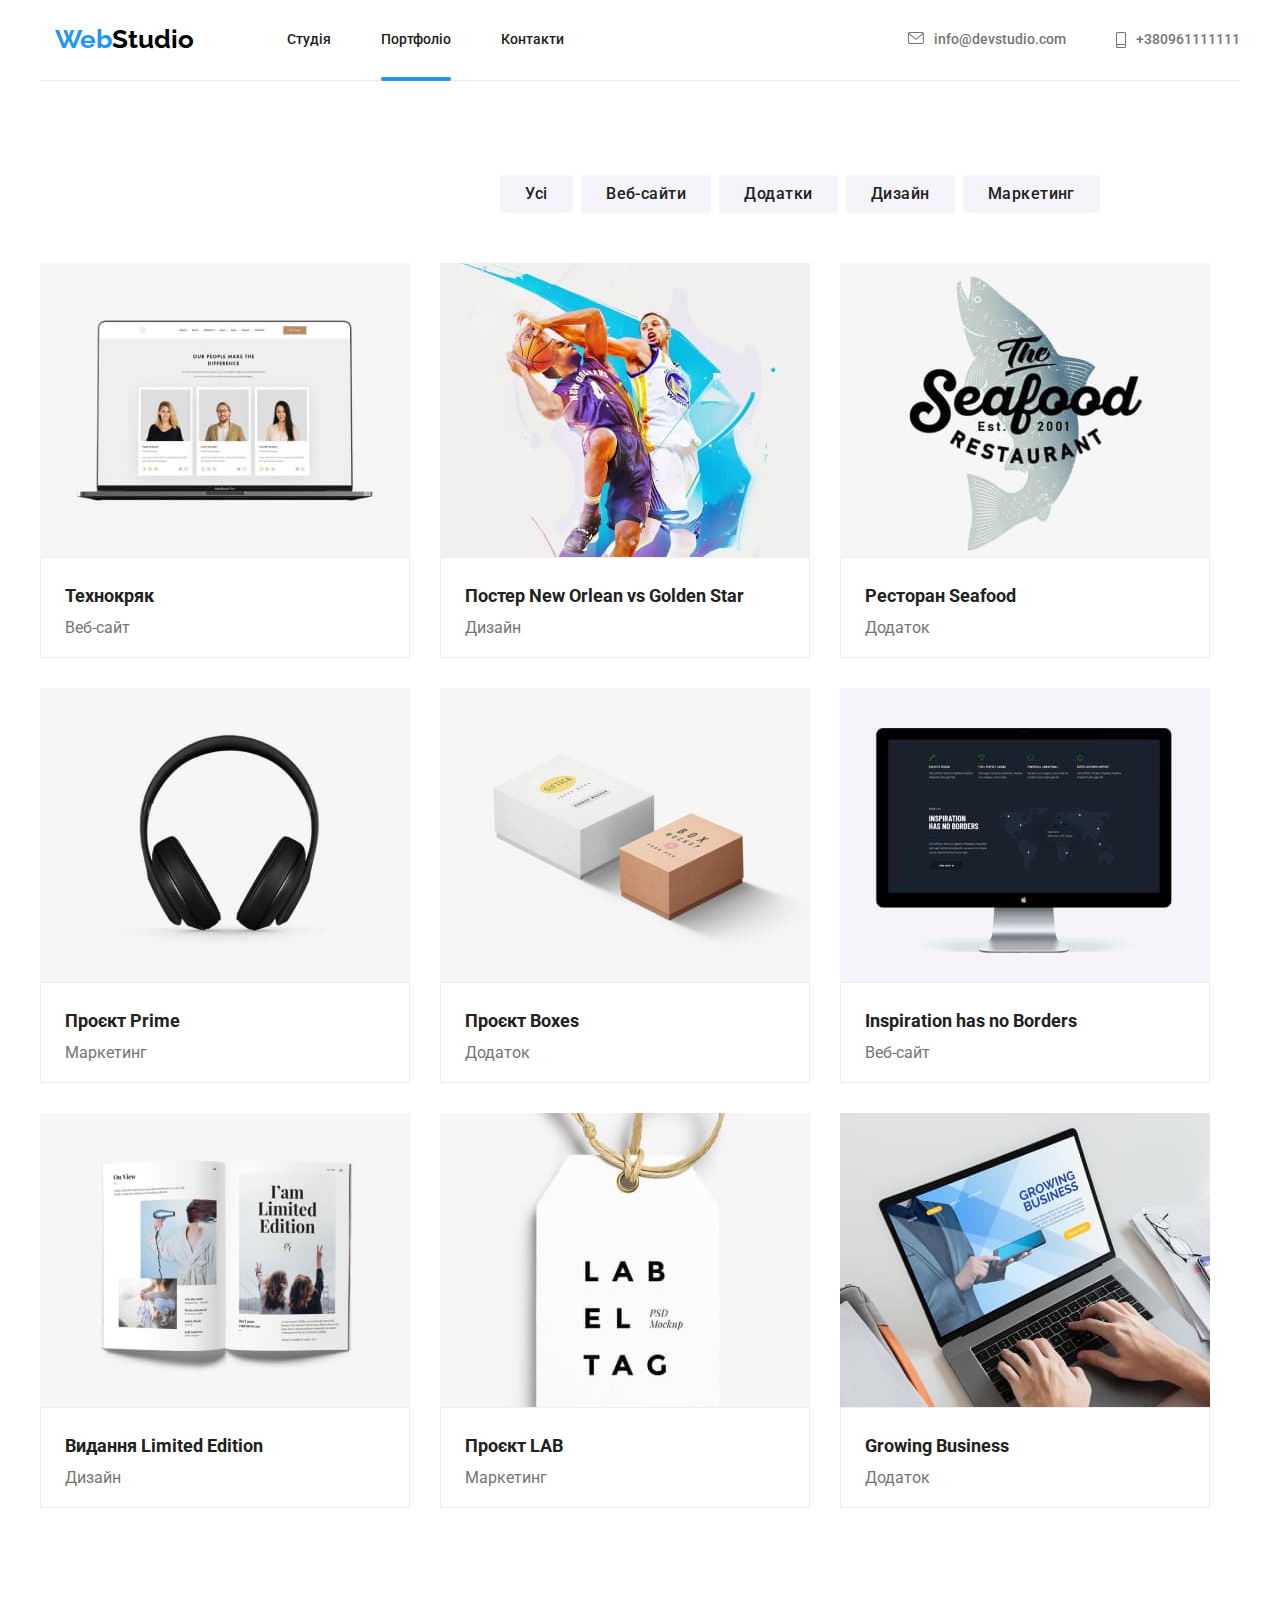
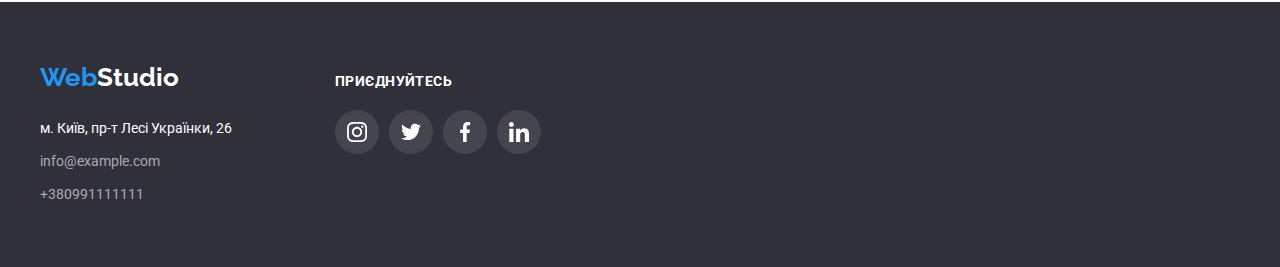
==== portfolio.html @ 64956ac1 "create 06" ====
<!DOCTYPE html>
<html lang="en">

<head>
    <meta charset="UTF-8">
    <meta name="viewport" content="width=device-width, initial-scale=1.0">
    <title>Document</title>
    <link rel="stylesheet" href="node_modules/modern-normalize/modern-normalize.css">
    <link href="https://fonts.googleapis.com/css2?family=Raleway:wght@700&family=Roboto:wght@400;500;700;900&display=swap"
        rel="stylesheet">
    
    <link rel="stylesheet" href="./css/styles.css">
</head>

<body>
    <!-- Шапка сайта -->
    <header class="header">
        <div class="header-container">
            <nav class="header-nav">
                <!-- Ссылка лого -->
                <a href="./index.html" class="logo"> <span class="accent">Web</span>Studio</a>
                <!-- Навигация -->
                <ul class="site-nav list">
                    <li class="nav-item"><a href="./index.html" class="link">Студія</a></li>
                    <li class="nav-item"><a href="./portfolio.html" class="link current">Портфоліо</a></li>
                    <li class="nav-item"><a href="" class="link">Контакти</a></li>
                </ul>
            </nav>
            <!-- Контакты -->
            <ul class="auth-nav list">
                <li class="nav-item icon-contact">
                    <a href="mailto:info@devstudio.com" class="link"> <svg class="mail" width="16" height="12">
                            <use href="./images/sprite.svg#icon-mail">
    
                            </use>
                        </svg>info@devstudio.com
    
    
    
                    </a>
                </li>
                <li class="nav-item icon-phone"><a href="tel:+380961111111" class="link"> <svg class="smartphone" width="10"
                            height="16">
                            <use href="./images/sprite.svg#icon-smartphone">
                            </use>
                        </svg>+380961111111</a>
    
    
    
    
                </li>
            </ul>
        </div>
    
    
    </header>

    <main>
        <!-- Навігація -->
        <section class="section">
            <!-- Логічний заголовок -->
            <h1 class="navigation">Портфоліо</h1>
            <div class="nav-container">
                <ul class="nav-button list">
                    <li class="item"><button type="button" class="secondary-button">Усі</button></li>
                    <li class="item"><button type="button" class="secondary-button">Веб-сайти</button></li>
                    <li class="item"><button type="button" class="secondary-button">Додатки</button></li>
                    <li class="item"><button type="button" class="secondary-button">Дизайн</button></li>
                    <li class="item"><button type="button" class="secondary-button">Маркетинг</button></li>
                </ul>
            </div>
        

        <!-- Приклади роботи -->
          
            
            <div class="example-container">
                <ul class="work-example list">
                    <li class="example-item">
                        <a href="" class="example-link">
                            <div class="example-overlay">
                                <img src="./images/tehnokriak.jpg" alt="poster" width="370">
                                <div class="overlay-text">
                                    <p class="example-overlay-text">
                                        Ресурс пропонує комплексні пропозиції з різним рівнем функціоналу та сервісів. Все це дозволить
                                        відвідувачу
                                        отримати
                                        вичерпні відомості про компанію чи приватну особу.
                                    </p>
                                </div>
                            </div>
                            <div class="example-card">
                                <h2 class="example-title">Технокряк</h2>
                                <p class="example-text">Веб-сайт</p>
                    
                            </div>
                        </a>
                    </li>
                    <li class="example-item">
                        <a href="" class="example-link">
                            <div class="example-overlay">
                                <img src="./images/poster.jpg" alt="poster" width="370">
                                    <div class="overlay-text">
                                        <p class="example-overlay-text">
                                    Ресурс пропонує комплексні пропозиції з різним рівнем функціоналу та сервісів. Все це дозволить відвідувачу
                                    отримати
                                    вичерпні відомості про компанію чи приватну особу.
                                        </p>
                                    </div>
                            </div>
                        <div class="example-card">
                            <h2 class="example-title">Постер New Orlean vs Golden Star</h2>
                            <p class="example-text">Дизайн</p>
                        
                        </div>
                        </a>
                    </li>
                    <li class="example-item">
                        <a href="" class="example-link">
                            <div class="example-overlay">
                                <img src="./images/seafood.jpg" alt="poster" width="370">
                                <div class="overlay-text">
                                    <p class="example-overlay-text">
                                        Ресурс пропонує комплексні пропозиції з різним рівнем функціоналу та сервісів. Все це дозволить
                                        відвідувачу
                                        отримати
                                        вичерпні відомості про компанію чи приватну особу.
                                    </p>
                                </div>
                            </div>
                            <div class="example-card">
                                <h2 class="example-title">Ресторан Seafood</h2>
                                <p class="example-text">Додаток</p>
                    
                            </div>
                        </a>
                    </li>
                    <li class="example-item">
                        <a href="" class="example-link">
                            <div class="example-overlay">
                                <img src="./images/prime.jpg" alt="poster" width="370">
                                <div class="overlay-text">
                                    <p class="example-overlay-text">
                                        Ресурс пропонує комплексні пропозиції з різним рівнем функціоналу та сервісів. Все це дозволить
                                        відвідувачу
                                        отримати
                                        вичерпні відомості про компанію чи приватну особу.
                                    </p>
                                </div>
                            </div>
                            <div class="example-card">
                                <h2 class="example-title">Проєкт Prime</h2>
                                <p class="example-text">Маркетинг</p>
                    
                            </div>
                        </a>
                    </li>
                    <li class="example-item">
                        <a href="" class="example-link">
                            <div class="example-overlay">
                                <img src="./images/boxes.jpg" alt="poster" width="370">
                                <div class="overlay-text">
                                    <p class="example-overlay-text">
                                        Ресурс пропонує комплексні пропозиції з різним рівнем функціоналу та сервісів. Все це дозволить
                                        відвідувачу
                                        отримати
                                        вичерпні відомості про компанію чи приватну особу.
                                    </p>
                                </div>
                            </div>
                            <div class="example-card">
                                <h2 class="example-title">Проєкт Boxes</h2>
                                <p class="example-text">Додаток</p>
                    
                            </div>
                        </a>
                    </li>
                    <li class="example-item">
                        <a href="" class="example-link">
                            <div class="example-overlay">
                                <img src="./images/inspiration.jpg" alt="poster" width="370">
                                <div class="overlay-text">
                                    <p class="example-overlay-text">
                                        Ресурс пропонує комплексні пропозиції з різним рівнем функціоналу та сервісів. Все це дозволить
                                        відвідувачу
                                        отримати
                                        вичерпні відомості про компанію чи приватну особу.
                                    </p>
                                </div>
                            </div>
                            <div class="example-card">
                                <h2 class="example-title">Inspiration has no Borders</h2>
                                <p class="example-text">Веб-сайт</p>
                    
                            </div>
                        </a>
                    </li>
                    <li class="example-item">
                        <a href="" class="example-link">
                            <div class="example-overlay">
                                <img src="./images/limited.jpg" alt="poster" width="370">
                                <div class="overlay-text">
                                    <p class="example-overlay-text">
                                        Ресурс пропонує комплексні пропозиції з різним рівнем функціоналу та сервісів. Все це дозволить
                                        відвідувачу
                                        отримати
                                        вичерпні відомості про компанію чи приватну особу.
                                    </p>
                                </div>
                            </div>
                            <div class="example-card">
                                <h2 class="example-title">Видання Limited Edition</h2>
                                <p class="example-text">Дизайн</p>
                    
                            </div>
                        </a>
                    </li>
                    <li class="example-item">
                        <a href="" class="example-link">
                            <div class="example-overlay">
                                <img src="./images/lab.jpg" alt="poster" width="370">
                                <div class="overlay-text">
                                    <p class="example-overlay-text">
                                        Ресурс пропонує комплексні пропозиції з різним рівнем функціоналу та сервісів. Все це дозволить
                                        відвідувачу
                                        отримати
                                        вичерпні відомості про компанію чи приватну особу.
                                    </p>
                                </div>
                            </div>
                            <div class="example-card">
                                <h2 class="example-title">Проєкт LAB</h2>
                                <p class="example-text">Маркетинг</p>
                    
                            </div>
                        </a>
                    </li>
                    <li class="example-item">
                        <a href="" class="example-link">
                            <div class="example-overlay">
                                <img src="./images/business.jpg" alt="poster" width="370">
                                <div class="overlay-text">
                                    <p class="example-overlay-text">
                                        Ресурс пропонує комплексні пропозиції з різним рівнем функціоналу та сервісів. Все це дозволить
                                        відвідувачу
                                        отримати
                                        вичерпні відомості про компанію чи приватну особу.
                                    </p>
                                </div>
                            </div>
                            <div class="example-card">
                                <h2 class="example-title">Growing Business</h2>
                                <p class="example-text">Додаток</p>
                    
                            </div>
                        </a>
                    </li>
                </ul>
            </div>
        </section>
    </main>

  

    <!-- Футер -->

    <footer class="footer">
        <div class="footer-container">
            <div class="footer-container-contact">
                <div class="footer-logo">
                    <a href="/index.html" class="logo"> <span class="accent">Web</span>Studio</a>
                    <!-- </div> -->
                    <address class="address-list">
                        <ul class="address-contact list">
                            <li class="contact-item"><a
                                    href="https://www.google.com.ua/maps/dir/%D0%B1%D1%83%D0%BB.+%D0%9B%D0%B5%D1%81%D0%B8+%D0%A3%D0%BA%D1%80%D0%B0%D0%B8%D0%BD%D0%BA%D0%B8,+26,+%D0%9A%D0%B8%D0%B5%D0%B2,+02000//@50.4266301,30.5033665,13z/data=!4m8!4m7!1m5!1m1!1s0x40d4cf0e033ecbe9:0x57a4dffefec77da0!2m2!1d30.5383858!2d50.4265807!1m0?hl=ru"
                                    target="_blank" rel="noopener noreferrer" class="contact-map">м. Київ, пр-т Лесі
                                    Українки, 26</a></li>
                            <li class="contact-item"><a href="mailto:info@example.com" class="contact">info@example.com</a>
                            </li>
                            <li class="contact-item"><a href="tel:+380991111111" class="contact">+380991111111</a></li>
    
                        </ul>
    
                    </address>
                </div>
            </div>
    
    
            <div class="footer-social">
                <h2 class="text-social">Приєднуйтесь</h2>
                <ul class="list-footer">
                    <li class="social-item">
                        <a href="" class="social-link">
                            <svg class="social-icon" width="20" height="20">
                                <use href="./images/sprite.svg#icon-instagram">
    
                                </use>
    
                            </svg>
                        </a>
                    </li>
                    <li class="social-item">
                        <a href="" class="social-link">
                            <svg class="social-icon" width="20" height="20">
                                <use href="./images/sprite.svg#icon-twitter">
    
                                </use>
    
                            </svg>
                        </a>
                    </li>
                    <li class="social-item">
                        <a href="" class="social-link">
                            <svg class="social-icon" width="20" height="20">
                                <use href="./images/sprite.svg#icon-facebook">
    
                                </use>
    
                            </svg>
                        </a>
                    </li>
                    <li class="social-item">
                        <a href="" class="social-link">
                            <svg class="social-icon" width="20" height="20">
                                <use href="./images/sprite.svg#icon-linkedin">
    
                                </use>
    
                            </svg>
                        </a>
                    </li>
    
                </ul>
    
            </div>
        </div>
    
    
    
    </footer>



</body>

</html>
---- css/styles.css ----
:root {
    --primary-text-color: #212121;
    --title-text-color: #000000;
    
    --logo-color:#2196F3;
    --primary-white-color: #FFFFFF;
    --primary-gray-text: #757575;
    --primary-background-color: #F5F5F5;
    --primary-button-background: #F5F4FA;
    --contact-color: rgba(255, 255, 255, 0.6);
    --background-dark-color: #2F303A;
    --border-color:#EEEEEE;
    --border-header: #ECECEC;
    --border-logo: rgba(175, 177, 184, 1);
    --icons-background: rgba(255, 255, 255, 0.1);
    --animation-timing: cubic-bezier(0.4, 0, 0.2, 1);
    --card-bottom-background: rgba(47, 48, 58, 0.8);
    --overlay-card-blue: rgba(33, 150, 243, 0.9);
    --cards-text-color:rgba(117, 117, 117, 1);
    --border-color-modal:rgba(33, 33, 33, 0.2);
    --modal-icon-color: rgba(33, 33, 33, 1);


}
html {
    box-sizing: border-box;
}

*,
*::after
*::before {
    box-sizing: inherit;
}

body {
    background-color: var(--primary-white-color);
    color:var(--primary-text-color);
    font-family: Roboto, sans-serif;
    margin: 0;
}

h1,
h2,
h3,
h4,
h5,
h6,
p,
ul {
    margin: 0;
}

.list {
    list-style: none;
}



/* logo */

.header {
    display: flex;
}
.header-container {
    
    display: flex;
    width: 1170px;
    padding-left: 15px;
    padding-right: 15px; 
    margin-left: auto;
    margin-right: auto;
    align-items: center;
    border-bottom: 1px solid var(--border-header);
    
   
    
}

.site-nav .nav-item {
    margin-right: 50px;
    }

.site-nav .nav-item:last-child {
    margin-right: 0;
}

.header-nav {
    display: flex;
    
}

.logo {
    font-family: Raleway, sans-serif;
    color: var(--title-text-color);
    font-weight: 700;
    font-size: 26px;
    line-height: 1.2;
    text-decoration: none;
    /* margin-left: 215px; */
    margin-right: 93px;
    margin-top: 24px;
    margin-bottom: 25px;
}

.footer-logo .logo {font-family: Raleway, sans-serif;
    color: var(--primary-white-color);
    font-weight: 700;
    font-size: 26px;
    line-height: 1.2;
    text-decoration: none;
}    

.footer-social {
    margin-left: 63px;
}

.accent {color:var(--logo-color)}




/* навігація */


.link {
    display: flex;
    position: relative;
    transition: 250ms var(--animation-timing);
    /* padding-top: 6px; */
    

}

 

.current::after {
    position: absolute;
    content: "";
    display: block;
    left: 0;
    bottom: -33px;
    width: 100%;
    height: 4px;
    background-color: var(--logo-color);
    transition: opacity 250ms var(--animation-timing);
    border-radius: 2px;
    
}
.link:hover::after {
    opacity: 1;
}

.site-nav .link {
    
        
        font-weight: 500;
        font-size: 14px;
        line-height: 1.14;
        color: var(--primary-text-color);
        text-decoration: none;
        }


.site-nav .link:hover, 
.site-nav .link:focus{
    color: var(--logo-color);
    transition: 250ms var(--animation-timing);
}


.site-nav {
    display: flex;
    text-decoration: none;
    padding-left: 0;
    align-items: center;
    }

  

.site-nav .link .current {
    color: var(--logo-color);
    
}


/* адрес */

.auth-nav {
    display: flex;
    margin-left: 344px;
    padding-left: 0;
}
.auth-nav .link:hover,
.auth-nav .link:focus {
    transition: 250ms var(--animation-timing ); 
}
/* .icon-mail::before {
    display: inline-block;
    content: "";
    background-image: url(../images/mail.svg);
    width: 16px;
    height: 12px;
    background-position: center;
    background-size: contain;
    background-repeat: no-repeat;
    margin-right: 10px;
} */
.mail, .smartphone {
    fill: currentColor;
    padding-right: 10px;
}

.icon-phone {
    display: inline-flex;
    flex-direction: row-reverse;
    align-items:center;
    
}
.icon-mail {
    display: inline-flex;
    margin-right: 10px;
   
    /* flex-direction: row-reverse; */

}
.icon-smartphone {
    margin-right: 10px;
}
.icon-contact {
    display: inline-flex;
    flex-direction: row-reverse;
    align-items: center;
}

.thumb {
    display: flex;
    background-color:rgba(245, 244, 250, 1);
    justify-content: center;
    margin-bottom: 30px;
}

.icon-feature {
    height: 120px;
}



.auth-nav .nav-item {
    
    margin-right: 50px;
    
}

.auth-nav .nav-item:last-child {
    margin-right: 0;
}



.auth-nav .link {
    
        
        font-weight: 500;
        font-size: 14px;
        line-height: 1.14;
        color: var(--primary-gray-text);
        text-decoration: none;
        
        
}
.auth-nav .link:hover,
.auth-nav .link:focus {
    color: var(--logo-color);}



/* Герой */

.hero {
    background-color: var(--background-dark-color);
    display: flex; 
    height: 600px;
    max-width: 1600px; 
    margin-right: auto;
    margin-left: auto;
    background-image: linear-gradient(
        rgba(47, 48, 58, 0.4),
        rgba(47, 48, 58, 0.4)),
         url(../images/heroimg.jpg);
    
    background-repeat: no-repeat;
    background-position:  center;
    background-size: cover;
    
    
}

.hero-title {
    
        
        font-weight: 900;
        font-size: 44px;
        line-height: 1.36;
        text-transform: uppercase;
        color: var(--primary-white-color);
        padding-top: 200px;
        padding-bottom: 30px;
        width: 700px;
        

}

.hero-container {
    
    text-align: center;
    margin-right: auto;
    margin-left: auto;
    
}
 .overlay {
    /* display: flex; */
    /* height: 600px; */
    /* max-width: 1600px; */
    margin-left: auto;
    margin-right: auto;
    
    /* background-image: url(../images/heroimg.jpg); */
    
    

} 




/* Cursor pointer для кнопок */

.hero-button,
.secondary-button 
{
    cursor: pointer;
    transition: 250ms var(--animation-timing);
}


/* кнопка замовити послугу */

.hero-button {
    font-weight: 700;
    font-size: 16px;
    line-height: 1.88;
    color: var(--primary-white-color);
    background-color: var(--logo-color);
    margin-bottom: 200px;
    border-radius: 4px;
    border: none;
    padding: 10px 32px;
    letter-spacing: 0.06em;
    font-family: inherit;
 }

.hero-button:hover,
.hero-button:focus { 
color: var(--primary-white-color);
box-shadow: 0px 4px 4px rgba(0, 0, 0, 0.15);
} 

 /* Модалка */


.backdrop {
    position: fixed;
    z-index: 10;
    top: 0;
    left: 0;
    width: 100%;
    height: 100%;
    background-color: rgba(0, 0, 0, 0.2);
    transition: opacity 500ms linear;
}

.is-hidden {
    opacity: 0;
    pointer-events: none;
}




.modal {
    width: 528px;
    /* height: 581px; */
    background-color: #FFFFFF;
    position: absolute;
    top: 50%;
    left: 50%;
    transform: translate(-50%, -50%);
    padding: 40px;
    margin: 0 auto;
    box-shadow: 0px 1px 3px rgba(0, 0, 0, 0.12), 0px 1px 1px rgba(0, 0, 0, 0.14), 0px 2px 1px rgba(0, 0, 0, 0.2);
    border-radius: 4px;
}



.modal-close-btn {
    display: flex;
    justify-content: center;
    align-items: center;
    width: 30px;
    height: 30px;
    border-radius: 50%;
    border: 1px solid rgba(0, 0, 0, 0.1);
    background-color: transparent;
    padding: 0;
    transition: 250ms;
}

/* .modal-form { */
    /* display: flex; */
    /* flex-direction: column; */
/* } */

.contact-form {
    display: flex;
    flex-direction: column;
    /* padding: 40px; */
}

.modal-close-btn:hover,
.modal-close-btn:focus {
    fill: var(--logo-color);
}

.modal-close-btn:hover .close-btn,
.modal-close-btn:focus .close-btn {
    fill: var(--logo-color);
}
.modal-close-btn {
    position: absolute;
    right: 8px;
    top: 8px;
}

.contact-data {
    text-align: center;
    margin-bottom: 30px;
    font-weight: 700;
    font-size: 20px;
    line-height: 1.15;
    letter-spacing: 0.03em;
    color: var(--primary-text-color);
}

.contact-form-input{
    width: 482px;
    height: 40px;
    padding-left: 42px;
    border: 1px solid rgba(33, 33, 33, 0.2);
    border-radius: 4px;
    transition: 250ms var(--animation-timing);
}

.contact-form-input:focus {
    outline: none;
    border-color: var(--logo-color);
}

.contact-form-input:focus + .modal-form-icon {
    fill: var(--logo-color);
}

.modal-form-input-wrapper{
    display: block;
    position: relative;
    margin-bottom: 20px;
}

.modal-form-icon {
    fill: var(--modal-icon-color);
    position: absolute;
    top: 50%;
    left: 12px;
    transform: translateY(-50%);
    transition: 250ms var(--animation-timing);
    
}

.contact-form-message{
    width: 494px;
    height: 120px;
    padding: 12px 16px;
    margin-bottom: 20px;
    resize: none;
    border-color: var(--border-color-modal);
    border-radius: 4px;
}

.contact-form-message:focus {
    outline: none;
    border-color: var(--logo-color);
}

.contact-form-message::placeholder{
    color:rgba(117, 117, 117, 0.5);
    font-weight: 400;
    font-size: 12px;
    line-height: 1.16;
    letter-spacing: 0.01em;
}

.modal-form-desc {
display: block;
font-family: inherit;
font-style: normal;
font-weight: 400;
font-size: 12px;
line-height: 1.16;
letter-spacing: 0.01em;
color: var(--primary-gray-text);
}

.contact-form-field{
    position: absolute;
}

.contact-form-button{
    font-weight: 700;
    font-size: 16px;
    font-family: inherit ;
    line-height: 1.88;
    color: var(--primary-white-color);
    background-color: var(--logo-color);
    border-radius: 4px;
    border-style: none;
    padding: 10px 52px;

}

.contact-form-button:hover,
.contact-form-button:focus {
    background: #188CE8;
    box-shadow: 0px 4px 4px rgba(0, 0, 0, 0.15);
    cursor: pointer;
}

.modal-form-check {
    border: 1px solid var(--modal-icon-color);
    border-radius: 2px;
    cursor: pointer;
    padding: 1px;
    margin-right: 9px;
}

.modal-form-check-icon{
    display: none;
}
.contact-form-field:checked + .modal-form-check {
    background-color: var(--logo-color);
    border-color: var(--logo-color);
} 

.contact-form-field:focus + .modal-form-check{
    box-shadow: 0 0 0 2px var(--logo-color);
} 

.contact-form-field:checked + .modal-form-check .modal-form-check-icon {
    display: block;
    fill: var(--primary-white-color);
}

.form-button{
    display: flex;
    justify-content: center;
}

.contact-form-field-wrapper {
    display: flex;
    align-items: center;
    margin-bottom: 30px;
}

/* кнопки навігації*/



.secondary-button {
    font-weight: 500;
    font-size: 16px;
    line-height: 1.62;
    letter-spacing: 0.03em;
    color:var(--primary-text-color);
    background-color: var(--primary-button-background);
    font-family: inherit;
    
    
    }

.secondary-button:hover,
.secondary-button:focus {
    color: var(--primary-white-color);
    background-color: var(--logo-color);
}

/* Переваги */


.feature {
    display: none;
    width: 1600px;
    color: var(--primary-background-color)
}
.feature-menu {
    display: flex;
    padding: 0;
    justify-content: flex-start;
    
}

.feature-item {
    
    display: inline-block;
    text-align: left;
    width: 270px;
    margin-right: 30px;
}

.feature-item:last-child {
    margin-right: 0;
}


.feature-menu .title {
    
    font-weight: 700;
    font-size: 14px;
    line-height: 1.14;
    text-transform: uppercase;
    color: var(--primary-text-color);
    padding-bottom: 10px;
}

.feature-menu .text {font-size: 14px;
    line-height: 1.71;
    color: var(--primary-gray-text);
    
    }



.feature-container {
    display: flex;
    width: 1170px;
        padding-left: 15px;
        padding-right: 15px;
    text-align: center;
    margin-top: 94px;
    margin-left: auto;
    margin-right: auto;
    
}    
    

.section-title {
    font-weight: 700;
    font-size: 36px;
    line-height: 1.16;
    text-align: center;

    }

.work-container {
    
    
    margin-top: 94px;
    width: 1170px;
    padding-left: 15px;
    padding-right: 15px;
    margin-left: auto;
    margin-right: auto;
    margin-bottom: 94px;
}    

.work {
    width: 1600px;
    display: flex;
    margin-top: 50px;
    padding: 0;
}

.work .work-item {
    margin-right: 30px;
}
.work .work-item:last-child {
    margin-right: 0;
}
.work-item {
    position: relative;
}
.work-item::before {
    content: "";
    position: absolute;
    width: 100%;
    height: 70px;
    bottom: 0px;
    background-color: var(--card-bottom-background);
}

.over-text {
    position: absolute;
    bottom: 34px;
    left: 50%;
    transform: translateX(-50%);
    display: flex;
    color: var(--primary-white-color);
    font-weight: 700;
    font-size: 14px;
    line-height: 1.14px;
    letter-spacing: 0.03em;
    text-transform: uppercase;
}
/* Приклади роботи */



.example-title {
    font-weight: 700;
    font-size: 18px;
    line-height: 2;
    margin-bottom: 4px;
    color: var(--primary-text-color);
}

.example-text {
    color: var(--cards-text-color);
}


.example-overlay {
    position: relative;
    overflow: hidden;
    height: 294px;
}


.overlay-text {
    
    content: "";
    position: absolute;
    height: 100%;
    width: 322px;
    top: 0;
    left: 0;
    padding: 63px 24px;
    color: var(--primary-white-color);
    background-color: var(--overlay-card-blue);
    transform: translateY(100%);
    transition: 250ms cubic-bezier(0.4, 0, 0.2, 1);
}

.example-overlay-text {
    font-style: normal;
        font-weight: 400;
        font-size: 18px;
        line-height: 1.56;
}

.example-link {
    text-decoration: none;
    
}
.example-link:hover .overlay-text,
.example-link:focus .overlay-text {
    transform: translateY(0%);

}




/* Наша команда */

.team-section {
    display: flex;
    /* width: 1600px; */
    margin-left: auto;
    margin-right: auto;
    background-color: var(--primary-button-background);
    padding-bottom: 94px;
    
}

.team-container {
    margin-left: auto;
    margin-right: auto;
}



.team-container .section-title {
    
    padding-top: 94px;
    
}

.team {
    
    display: flex;
    /* margin-left: 215px; */
    padding-left: 0;
    margin-top: 50px;

}

.team-item {
    margin-right: 30px;
    border: 1px solid var(--border-color);
    background-color: var(--primary-white-color);
    box-shadow: 0px 1px 3px rgba(0, 0, 0, 0.12), 0px 1px 1px rgba(0, 0, 0, 0.14), 0px 2px 1px rgba(0, 0, 0, 0.2);
}
.team-item:last-child {
    margin-right: 0;
}

.team-item .title {
    text-align: center;
    margin-bottom: 10px;
    
}

.team-item .text {
    text-align: center;
    
}


.team .title {
    
    font-weight: 500;
    font-size: 16px;
    line-height: 1.18;
    }

.team .text {color: var(--primary-gray-text);
    
    font-size: 16px;
    line-height: 1.18;
    }
.social-list{
    display: flex;
    justify-content: center;
    column-gap: 10px;
    padding: 0;
    margin-bottom: 30px;
}
.social-list-link {
    display: flex;
    justify-content: center;
    align-items: center;
    width: 44px;
    height: 44px;
    background-color: var(--primary-white-color);
    border-radius: 50%;
    transition: 250ms var(--animation-timing);
}


.social-list-link:hover,
.social-list-link:focus {
    background-color: var(--logo-color)
}

.social-list-link:hover .icon-team,
.social-list-link:focus .icon-team {
    fill: var(--primary-white-color);
}


.icon-team {
    fill: var(--border-logo);
    transition: 250ms var(--animation-timing);
}

.icon-team:hover {
    fill: #2196F3;

}


    
.block {
    margin-top: 30px;
    margin-bottom: 30px;
}    

/* Клієнти */

.clients {
    /* display: flex; */
    margin-left: auto;
    margin-right: auto;
    
}

.clients-container {
    /* display: flex; */
    margin-left: auto;
    margin-right: auto;
    margin-top: 94px;
}

.clients-title {
    text-align: center;
    font-weight: 700;
    font-size: 36px;
    line-height: 1.17;
    color: var(--primary-text-color);
    letter-spacing: 0.03em;
 }

 .cards-item {
    display: flex;
    width: 170px;
    height: 92px;
    border: 1px polid red;
    justify-content: center;
    align-items: center;
    
    
 }

 .cards-link {
    padding: 15px 32px;
    border: 1px solid var(--border-color);
    border-radius: 4px;
    transition: 250ms var(--animation-timing);
    
 }

 .cards-link:hover,
 .cards-link:focus {
    border-color: #2196F3;
    
 }

 .cards-link:hover .client-logo,
 .cards-link:focus .client-logo {
    fill: var(--logo-color);
 }
 .cards-list {
    list-style: none;
    display: flex;
    justify-content: center;
    gap: 30px;
    margin-left: auto;
    margin-right: auto;
    padding-left: 0;
    margin-top: 50px;
    margin-bottom: 94px;
 }

 .client-logo {
    fill: var(--border-logo);
    transition: 250ms var(--animation-timing);
 }
 .client-logo:hover ,
 .client-logo:focus {
    fill: var(--logo-color);
 }


    
/* Футер адреса */
.footer {
    background-color: var(--background-dark-color);
    /* width: 1600px; */
    margin-left: auto;
    margin-right: auto;
    
}

.footer-container {
    display: flex;
    align-items: baseline;

    width: 1200px;
    padding-left: 15px;
    padding-right: 15px; 
    margin-left: auto;
    margin-right: auto;
    padding-top: 60px

}







.address-list {
    /* display: flex; */
    font-style: inherit;
    /* margin-left:auto; */
    /* margin-right: auto; */
    

}

.address-contact {
    /* outline: 2px solid salmon; */
    margin-top: 24px;
    display: inline-block;
    padding-left: 0;
}

.address-contact .contact-item {
    margin-top: 9px;
}

.address-contact .contact-item:first-child {
    margin-top: 0;
}

.address-contact .contact-item:last-child {
    margin-bottom: 60px;
}

.text-social {
    color: var(--primary-white-color);
    font-weight: 700;
    font-size: 14px;
    line-height: 1.14;
    letter-spacing: 0.03em;
    text-transform: uppercase;
    margin-bottom: 20px;

}

.list-footer {
    list-style: none;
    display: flex;
    justify-content: center;
    column-gap: 10px;
    padding: 0;
}

.social-link {
    display: flex;
    width: 44px;
    height: 44px;
    justify-content: center;
    align-items: center;
    background-color: var(--icons-background);
    border-radius: 50%;
    transition: 250ms var(--animation-timing);
}
.social-icon {
    fill: var(--primary-white-color);
}
.social-link:hover,
.social-link:focus {
    background-color: var(--logo-color);
}



.contact-map {
    font-size: 14px;
    line-height: 1.71;
    color: var(--primary-white-color);
    text-decoration: none;
    
    }
    
.contact-map:hover,
.contact-map:focus {
        color: var(--logo-color);
    }

.contact {
    font-size: 14px;
    line-height: 1.71;
    color: var(--contact-color);
    text-decoration: none;
    }
    
.contact:hover,
.contact:focus {
        color: var(--logo-color);
    }


    /*  ПОРТФОЛІО  */
.navigation {
    display:none;
}   

.nav-container {
    width: 1600px;
    margin-left: auto;
    margin-right: auto;
    padding-bottom: 50px;
}

.nav-button {
    display: flex;
    justify-content: center;
    padding: 0;
    padding-top: 94px;
}

.secondary-button {
    
     padding: 0;
     border-radius: 4px;
     border:none;
     /* width: 125px; */
     /* height: 38px; */
     padding: 6px 22px;
    background-color: var(--primary-button-background);
}

.nav-button .secondary-button:first-child {
    padding: 6px 25px;
    min-width: 73px;
}

.nav-button .item {
    padding-right: 8px;
         
}

.secondary-button:hover {
    border-radius: 4px;
      box-shadow: 0px 3px 1px rgba(0, 0, 0, 0.1), 0px 1px 2px rgba(0, 0, 0, 0.08), 0px 2px 2px rgba(0, 0, 0, 0.12);
}

.nav-button .item:last-child {
    padding-right: 0px;
}


.example-container {
    width: 1200px;
    padding-left: 15px;
    padding-right: 15px;
    margin-left: auto;   
    margin-right: auto;
    padding-bottom: 94px;
}

.work-example {
    padding: 0;
    display: flex;
    flex-wrap: wrap;
}

.example-item {
    width: 370px;
    margin-right: 30px;
    margin-bottom: 30px;
    
    /* overflow: hidden; */
    
}

.example-item:hover {
    box-shadow: 0px 1px 1px rgba(0, 0, 0, 0.12), 0px 4px 4px rgba(0, 0, 0, 0.06), 1px 4px 6px rgba(0, 0, 0, 0.16);
}

.example-item:nth-child(3n) {
    margin-right: 0;
}

.example-item:nth-last-child(-n+3) {
    margin-bottom: 0;
}

.example-card {
border: 1px solid var(--border-color);
padding-left: 24px;
padding-right: 24px;
padding-top: 20px;
padding-bottom: 20px;


}
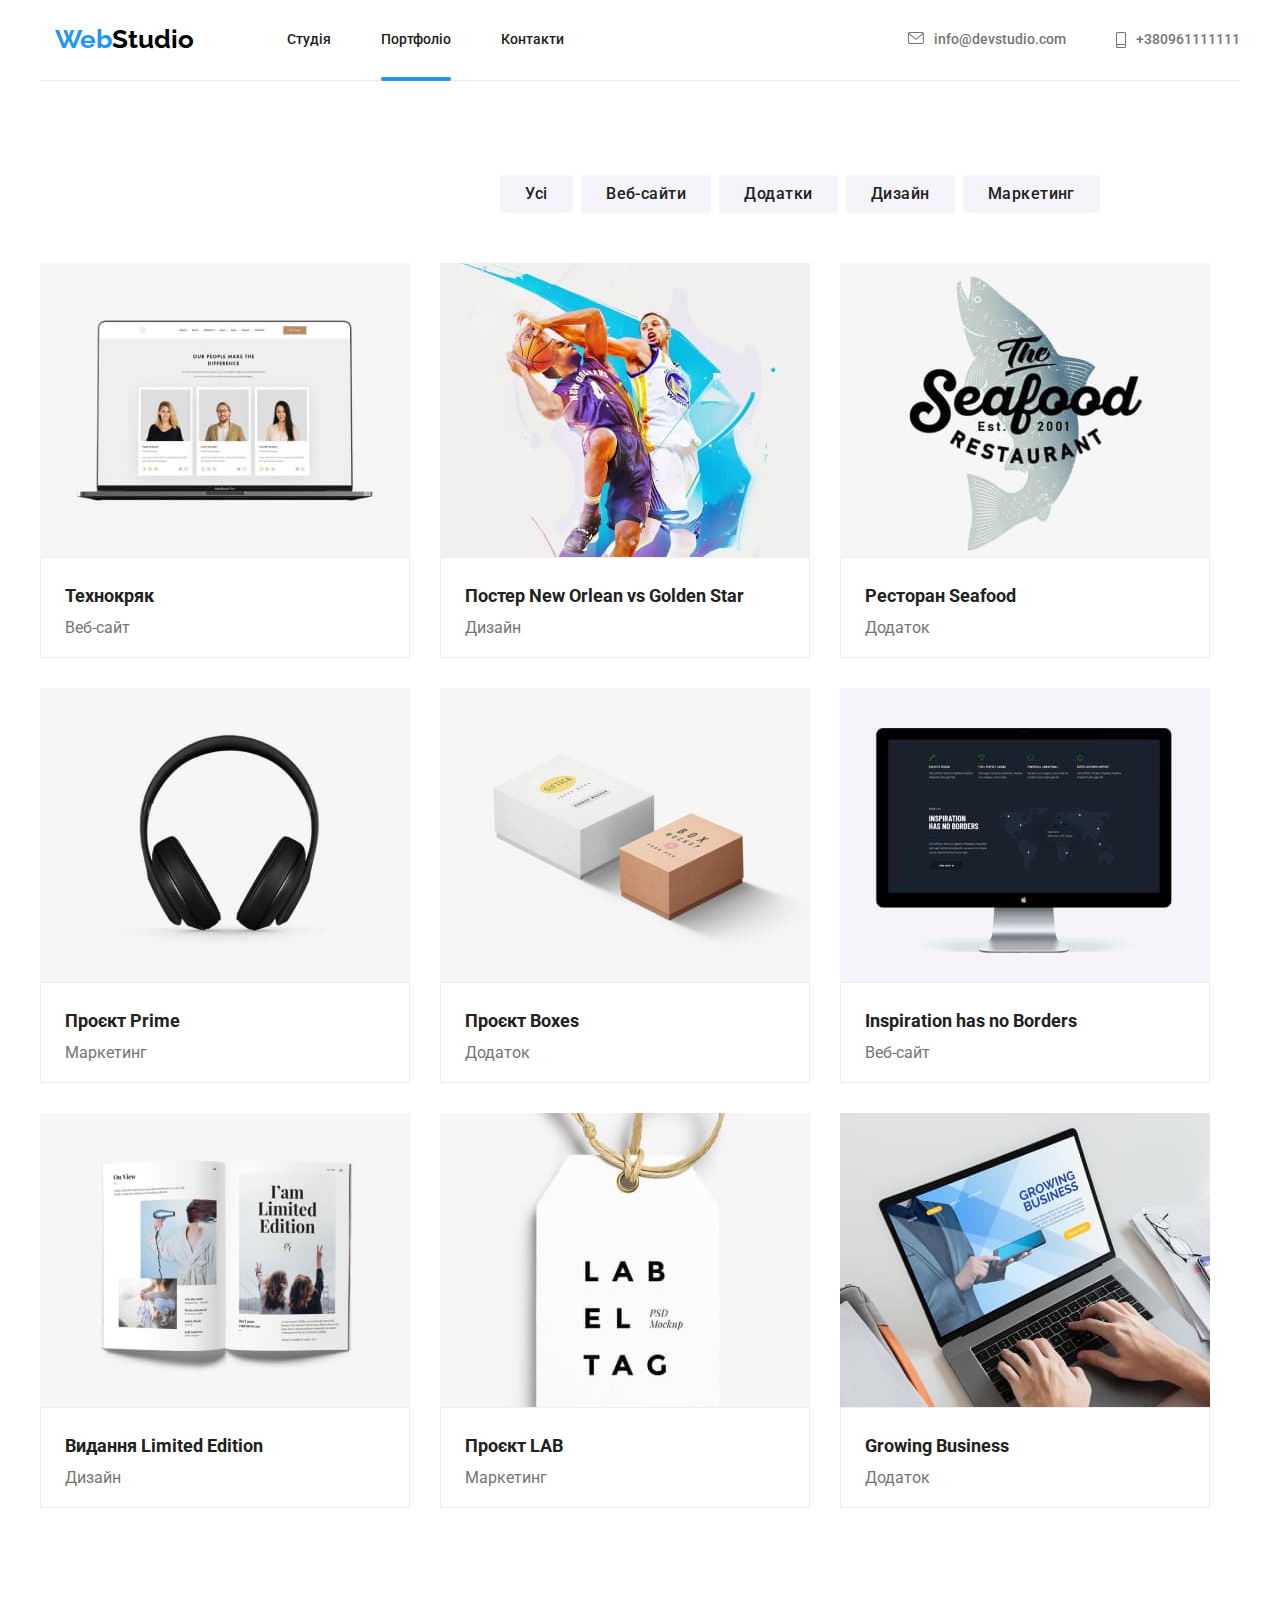
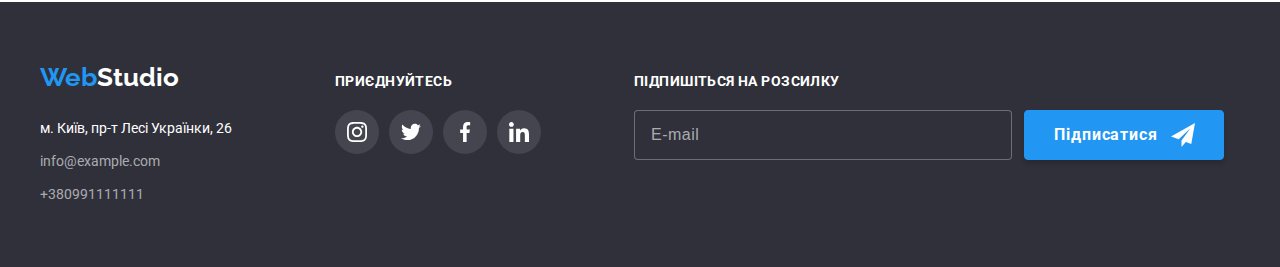
==== commit 11189d6e: "footer portfolio" ====
--- a/portfolio.html
+++ b/portfolio.html
@@ -269,27 +269,25 @@
             <div class="footer-container-contact">
                 <div class="footer-logo">
                     <a href="/index.html" class="logo"> <span class="accent">Web</span>Studio</a>
-                    <!-- </div> -->
-                    <address class="address-list">
-                        <ul class="address-contact list">
-                            <li class="contact-item"><a
-                                    href="https://www.google.com.ua/maps/dir/%D0%B1%D1%83%D0%BB.+%D0%9B%D0%B5%D1%81%D0%B8+%D0%A3%D0%BA%D1%80%D0%B0%D0%B8%D0%BD%D0%BA%D0%B8,+26,+%D0%9A%D0%B8%D0%B5%D0%B2,+02000//@50.4266301,30.5033665,13z/data=!4m8!4m7!1m5!1m1!1s0x40d4cf0e033ecbe9:0x57a4dffefec77da0!2m2!1d30.5383858!2d50.4265807!1m0?hl=ru"
-                                    target="_blank" rel="noopener noreferrer" class="contact-map">м. Київ, пр-т Лесі
-                                    Українки, 26</a></li>
-                            <li class="contact-item"><a href="mailto:info@example.com" class="contact">info@example.com</a>
-                            </li>
-                            <li class="contact-item"><a href="tel:+380991111111" class="contact">+380991111111</a></li>
-    
-                        </ul>
-    
-                    </address>
+                <!-- </div> -->
+                <address class="address-list">
+                    <ul class="address-contact list">
+                        <li class="contact-item"><a
+                                href="https://www.google.com.ua/maps/dir/%D0%B1%D1%83%D0%BB.+%D0%9B%D0%B5%D1%81%D0%B8+%D0%A3%D0%BA%D1%80%D0%B0%D0%B8%D0%BD%D0%BA%D0%B8,+26,+%D0%9A%D0%B8%D0%B5%D0%B2,+02000//@50.4266301,30.5033665,13z/data=!4m8!4m7!1m5!1m1!1s0x40d4cf0e033ecbe9:0x57a4dffefec77da0!2m2!1d30.5383858!2d50.4265807!1m0?hl=ru"
+                                target="_blank" rel="noopener noreferrer" class="contact-map">м. Київ, пр-т Лесі Українки, 26</a></li>
+                        <li class="contact-item"><a href="mailto:info@example.com" class="contact">info@example.com</a></li>
+                        <li class="contact-item"><a href="tel:+380991111111" class="contact">+380991111111</a></li>
+                        
+                    </ul>
+                    
+                </address>
                 </div>
             </div>
     
     
             <div class="footer-social">
                 <h2 class="text-social">Приєднуйтесь</h2>
-                <ul class="list-footer">
+                <ul class="list-footer"> 
                     <li class="social-item">
                         <a href="" class="social-link">
                             <svg class="social-icon" width="20" height="20">
@@ -304,9 +302,9 @@
                         <a href="" class="social-link">
                             <svg class="social-icon" width="20" height="20">
                                 <use href="./images/sprite.svg#icon-twitter">
-    
+                    
                                 </use>
-    
+                    
                             </svg>
                         </a>
                     </li>
@@ -314,9 +312,9 @@
                         <a href="" class="social-link">
                             <svg class="social-icon" width="20" height="20">
                                 <use href="./images/sprite.svg#icon-facebook">
-    
+                    
                                 </use>
-    
+                    
                             </svg>
                         </a>
                     </li>
@@ -324,9 +322,9 @@
                         <a href="" class="social-link">
                             <svg class="social-icon" width="20" height="20">
                                 <use href="./images/sprite.svg#icon-linkedin">
-    
+                    
                                 </use>
-    
+                    
                             </svg>
                         </a>
                     </li>
@@ -334,9 +332,39 @@
                 </ul>
     
             </div>
+    
+            <div class="footer-contact-form">
+                <div class="footer-text">
+                    <p>
+                        Підпишіться на розсилку
+                    </p>
+                </div>
+                <form action="" class="mail-form">
+                    <div class="footer-mail-form">
+                        <label for="" class="footer-mail-form-wrapper">
+                            <input type="email" class="footer-mail-form-input" placeholder="E-mail" required name="user_mail">
+                        </label>
+                        <div class="footer-btn">
+                            <button type="submit" class="footer-btn-mail"><span class="btn-text-subscribe">Підписатися</span>
+                                <svg width="24px" height="24px"class="btn-mail-logo">
+                                <use href="./images/sprite.svg#icon-send"></use>
+                            </svg>
+    
+                            </button>
+                        </div>
+    
+                    </div>
+                </form>
+    
+            </div>
         </div>
     
-    
+        <!-- Модалка -->
+    
+        
+        
+        
+        
     
     </footer>
 
--- a/css/styles.css
+++ b/css/styles.css
@@ -116,8 +116,95 @@
 
 .accent {color:var(--logo-color)}
 
-
-
+   /* Footer mail form */
+
+.footer-contact-form {
+    margin-left: 93px;
+}   
+
+.footer-text {
+    display: block;
+    font-weight: 700;
+    font-size: 14px;
+    line-height: 1.14;
+    letter-spacing: 0.03em;
+    text-transform: uppercase;
+    color: var(--primary-white-color);
+    margin-bottom: 20px;
+}
+
+.footer-mail-form {
+    display: flex;
+    align-items: center;
+}
+
+.footer-mail-form-input {
+    width: 358px;
+    height: 46px;
+    padding-left: 16px;
+    outline: none;
+    border-radius: 4px;
+    margin-right: 12px;
+    background-color:rgba(47, 48, 58, 1);
+    border: 1px solid rgba(255, 255, 255, 0.3);
+    transition: 250ms var(--animation-timing);
+    color: var(--primary-white-color);
+    cursor: pointer;
+}
+
+.footer-mail-form-input:focus {
+    border-color: var(--logo-color);
+}
+
+.footer-btn-mail {
+    position: relative;
+    width: 200px;
+    height: 50px;
+    background-color: var(--logo-color);
+    transition: 250ms var(--animation-timing);
+    border: 1px solid var(--logo-color);
+    border-radius: 4px;
+    font-weight: 700;
+    font-size: 16px;
+    line-height: 1.88px;
+    letter-spacing: 0.06em;
+    font-family: inherit;
+    color: var(--primary-white-color);
+    box-shadow: 0px 4px 4px rgba(0, 0, 0, 0.15);
+    cursor: pointer;
+    transition: 250ms var(--animation-timing);
+}
+
+.footer-btn-mail:hover {
+    
+    outline: 1px solid var(--logo-color);
+}
+
+.btn-mail-logo {
+    position: absolute;
+    top: 50%;
+    right: 28px;
+    transform: translateY(-50%);
+    fill: var(--primary-white-color);
+
+}
+
+.btn-text-subscribe {
+    padding-right: 36px;
+}
+
+
+
+.footer-mail-form-input::placeholder{
+    font-weight: 400;
+    font-size: 16px;
+    line-height: 1.25px;
+    letter-spacing: 0.03em;
+    color: rgba(255, 255, 255, 0.6);
+    
+    
+    
+}
 
 /* навігація */
 
@@ -413,6 +500,7 @@
     border: 1px solid rgba(0, 0, 0, 0.1);
     background-color: transparent;
     padding: 0;
+    cursor: pointer;
     transition: 250ms;
 }
 
@@ -459,6 +547,7 @@
     border: 1px solid rgba(33, 33, 33, 0.2);
     border-radius: 4px;
     transition: 250ms var(--animation-timing);
+    cursor: pointer;
 }
 
 .contact-form-input:focus {
@@ -494,6 +583,7 @@
     resize: none;
     border-color: var(--border-color-modal);
     border-radius: 4px;
+    cursor: pointer;
 }
 
 .contact-form-message:focus {
